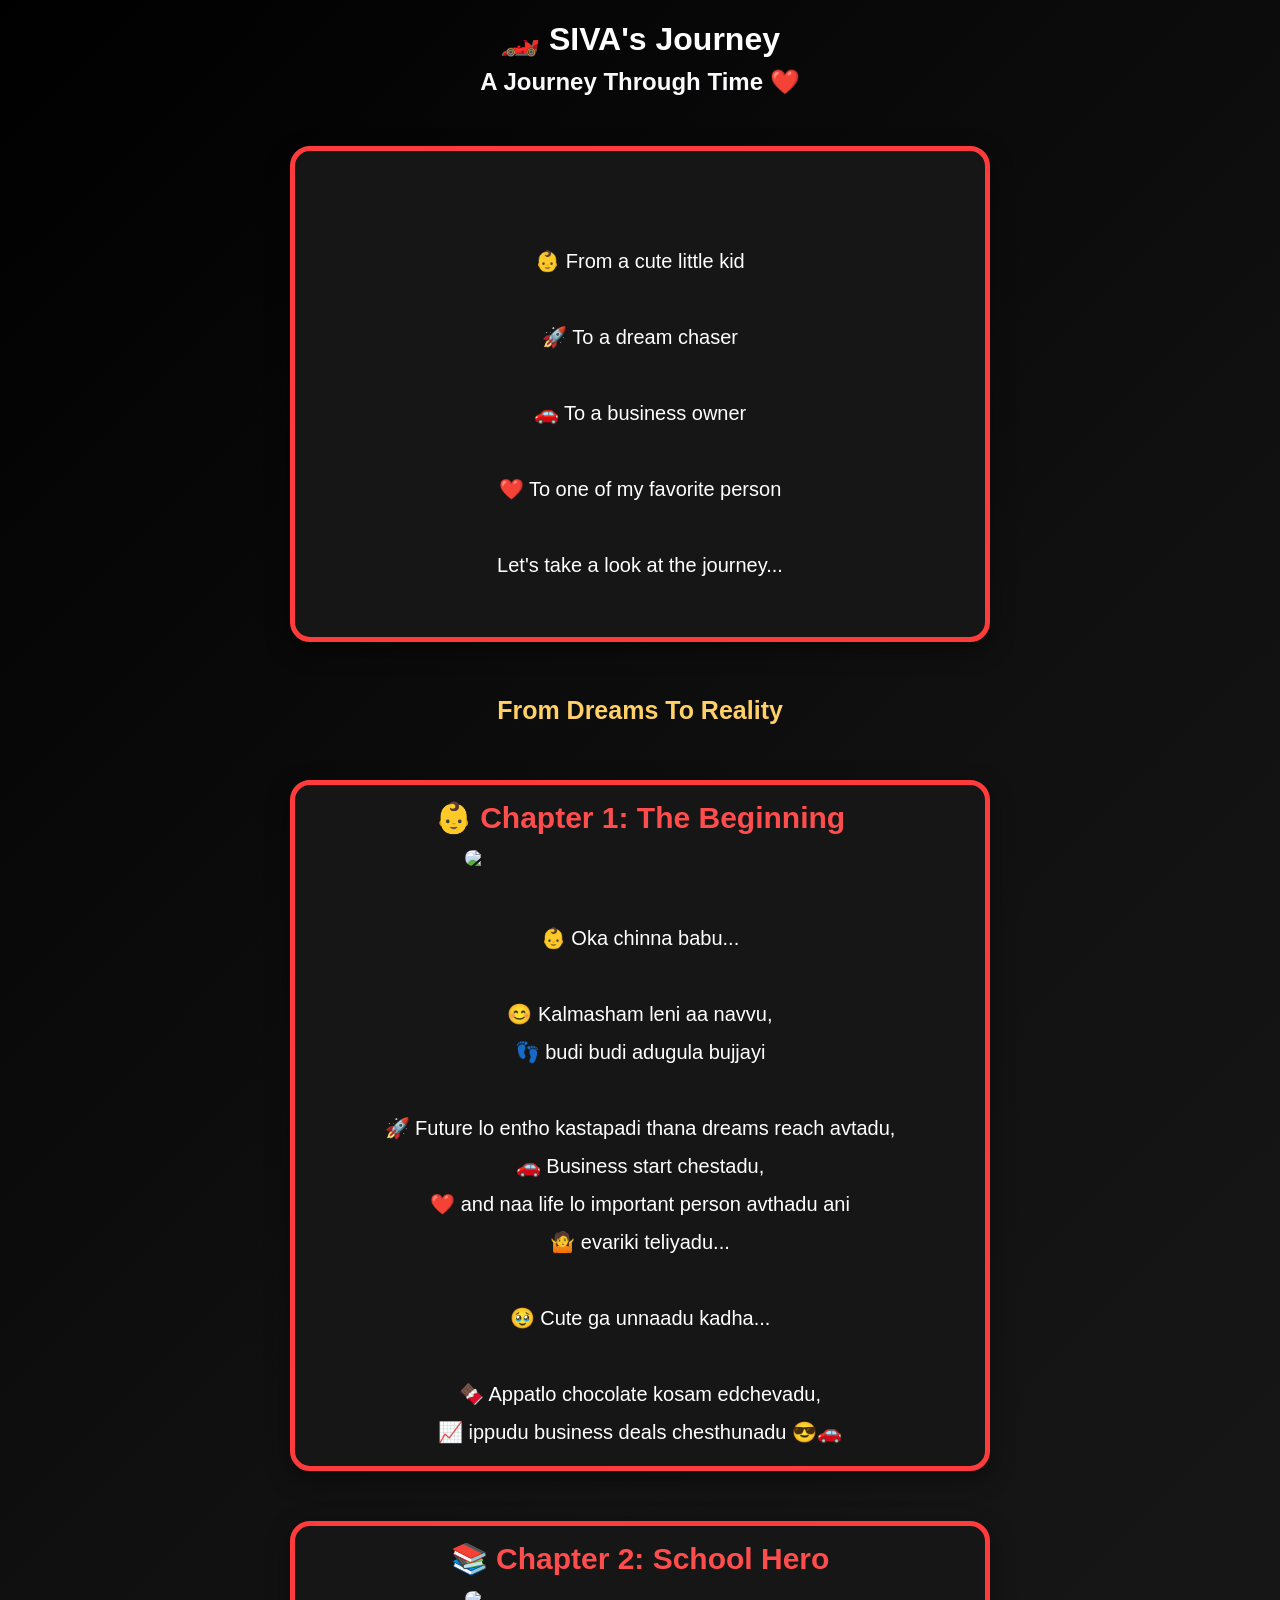
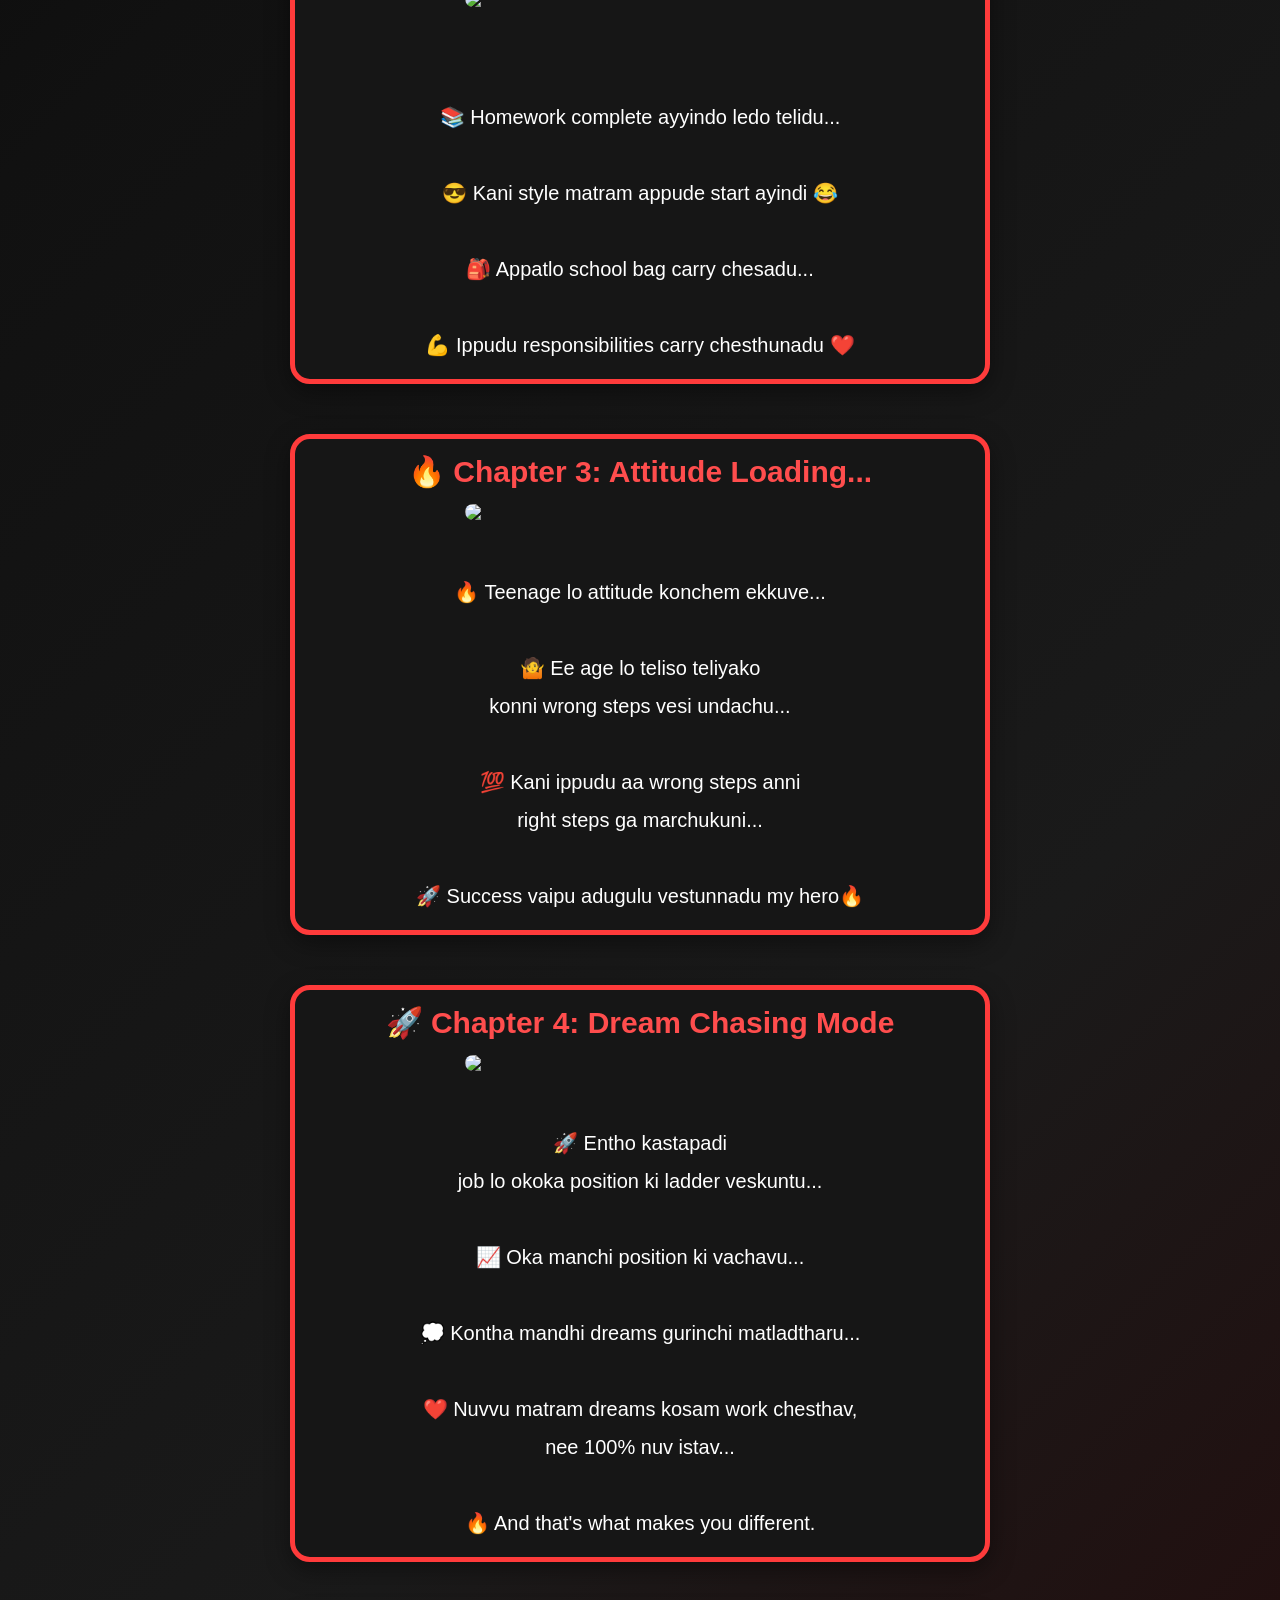
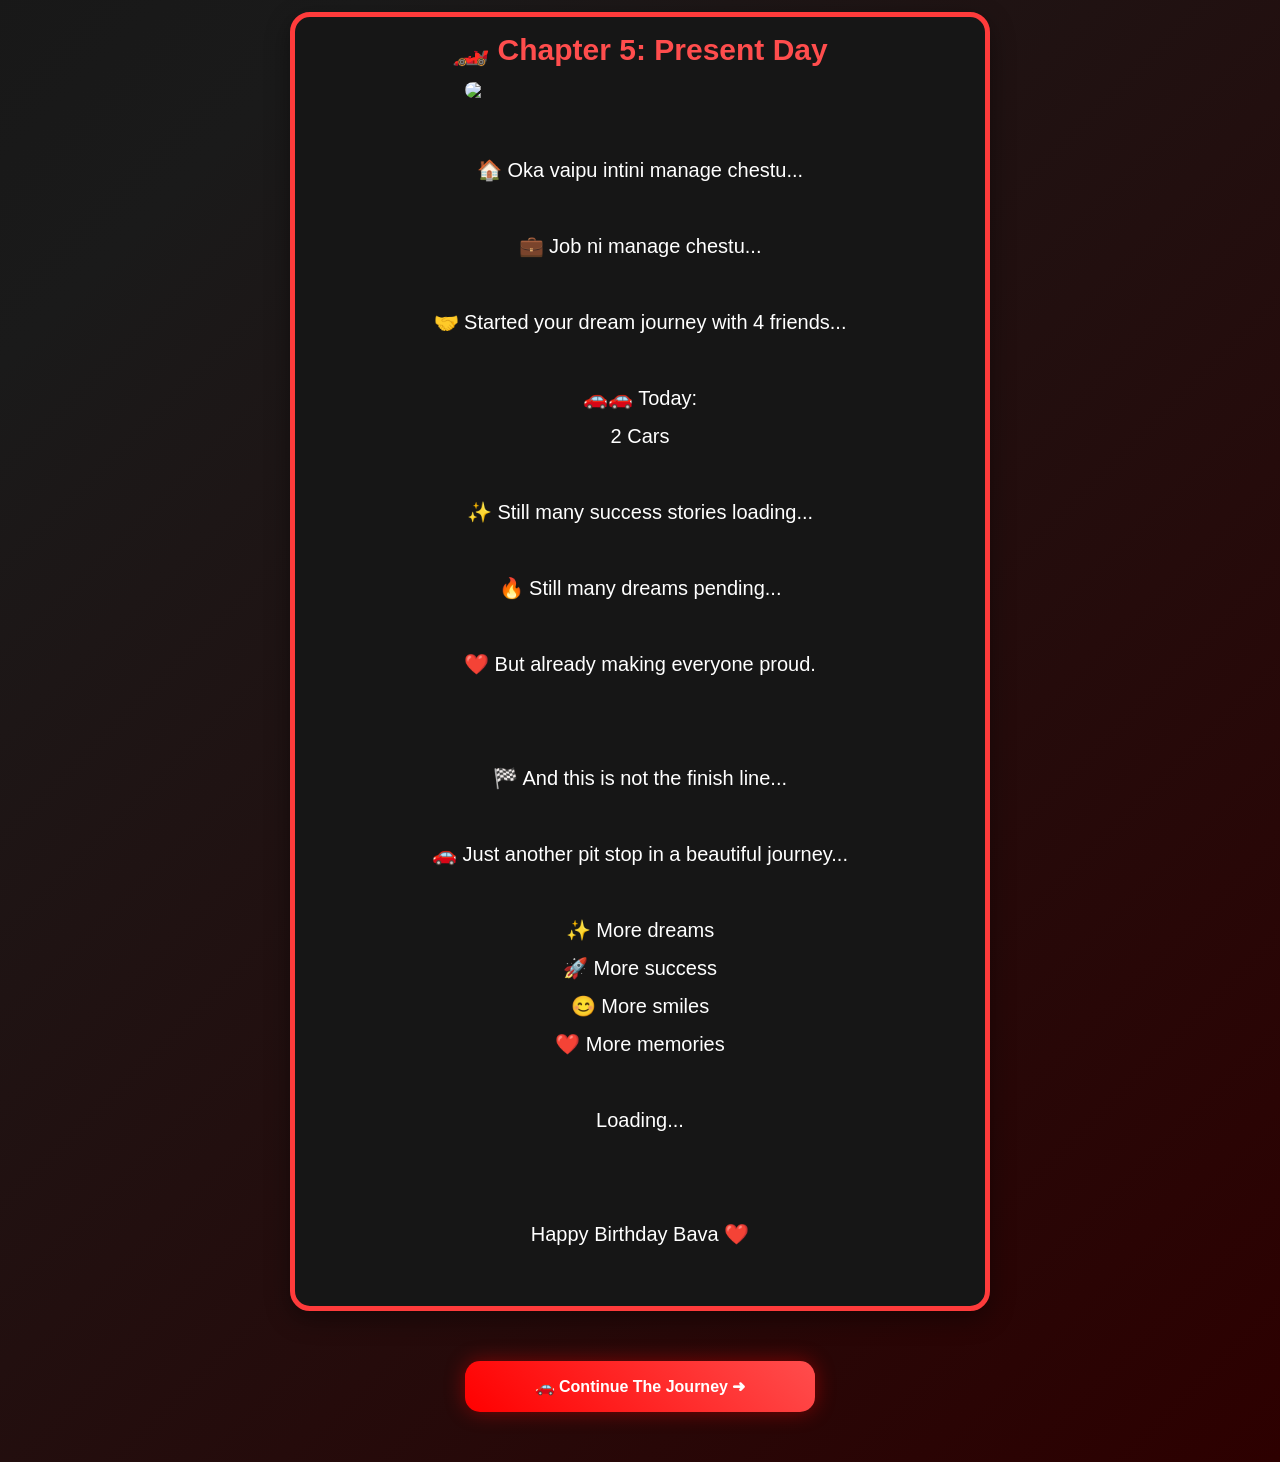
==== timeline.html @ 8ccd6af6 "Add files via upload" ====
<!DOCTYPE html>
<html lang="en">

<head>

<meta charset="UTF-8">

<meta name="viewport"
content="width=device-width, initial-scale=1.0">

<title>Your Success Journey❤️</title>

<link rel="stylesheet" href="style.css">

<style>

    /* TIMELINE PAGE OVERRIDE */

body{

display:block !important;

overflow-y:auto !important;

min-height:100vh;

padding:20px;

}

.memory{

width:95%;

max-width:700px;

background:#161616;

border:5px solid #ff3b3b;

border-radius:20px;

padding:15px;

margin:50px auto;

box-shadow:
0 8px 25px rgba(0,0,0,.4);

}

.year{

font-size:30px;

font-weight:bold;

color:#ff4d4d;

margin-bottom:15px;

text-align:center;

}

.memory img{

width:80%;

max-width:350px;

height:auto;

display:block;

margin:0 auto 15px auto;

border-radius:15px;

}
.caption{

font-size:20px;

line-height:1.9;

white-space:pre-line;

text-align:center;

}

.main-title{

text-align:center;

font-size:32px;

margin-bottom:10px;
}

.sub-title{

text-align:center;

color:#fbfafc;

margin-bottom:10px;
}

.journey-text{

text-align:center;

color:#ffd166;

margin-bottom:30px;

font-weight:bold;

font-size: 25px;
}

.back-btn{

display:block;

width:90%;

max-width:350px;

margin:30px auto;

padding:16px;

border:none;

border-radius:15px;

background:
linear-gradient(
45deg,
#ff0000,
#ff4d4d
);

color:white;

font-size:16px;

font-weight:bold;

cursor:pointer;

box-shadow:
0 0 20px rgba(255,0,0,0.4);

transition:.3s;

text-align:center;
}

.back-btn:hover{

transform:translateY(-3px);

}



</style>

</head>

<body>
    <h1 class="main-title">

🏎️ SIVA's Journey

</h1>

<h2 class="sub-title">

A Journey Through Time ❤️

</h2>

<div class="memory">

<div class="caption">

👶 From a cute little kid

🚀 To a dream chaser

🚗 To a business owner

❤️ To one of my favorite person

Let's take a look at the journey...

</div>

</div>
<p class="journey-text">
From Dreams To Reality
</p>

<div class="memory">

<div class="year">
👶 Chapter 1: The Beginning</div>

<img src="Images\Childhood.png">

<div class="caption">
👶 Oka chinna babu...

😊 Kalmasham leni aa navvu,
👣 budi budi adugula bujjayi

🚀 Future lo entho kastapadi thana dreams reach avtadu,
🚗 Business start chestadu,
❤️ and naa life lo important person avthadu ani
🤷 evariki teliyadu...

🥹 Cute ga unnaadu kadha...

🍫 Appatlo chocolate kosam edchevadu,
📈 ippudu business deals chesthunadu 😎🚗</div>



</div>

<div class="memory">

<div class="year">
📚 Chapter 2: School Hero</div>

<img src="Images\School.png">

<div class="caption">

📚 Homework complete ayyindo ledo telidu...

😎 Kani style matram appude start ayindi 😂

🎒 Appatlo school bag carry chesadu...

💪 Ippudu responsibilities carry chesthunadu ❤️
</div>

</div>

<div class="memory">

<div class="year">
🔥 Chapter 3: Attitude Loading...</div>

<img src="Images\Teenage.jpg">

<div class="caption">
🔥 Teenage lo attitude konchem ekkuve...

🤷 Ee age lo teliso teliyako
konni wrong steps vesi undachu...

💯 Kani ippudu aa wrong steps anni
right steps ga marchukuni...

🚀 Success vaipu adugulu vestunnadu my hero🔥
</div>

</div>

<div class="memory">

<div class="year">
🚀 Chapter 4: Dream Chasing Mode</div>

<img src="Images\Job.jpg">

<div class="caption">
    🚀 Entho kastapadi
job lo okoka position ki ladder veskuntu...

📈 Oka manchi position ki vachavu...

💭 Kontha mandhi dreams gurinchi matladtharu...

❤️ Nuvvu matram dreams kosam work chesthav,
nee 100% nuv istav...

🔥 And that's what makes you different.
</div>

</div>

<div class="memory">

<div class="year">
🏎️ Chapter 5: Present Day</div>

<img src="Images\Dream Chaser.jpg">

<div class="caption">
    🏠 Oka vaipu intini manage chestu...

💼 Job ni manage chestu...

🤝 Started your dream journey with 4 friends...

🚗🚗 Today:
2 Cars

✨ Still many success stories loading...

🔥 Still many dreams pending...

❤️ But already making everyone proud.


🏁 And this is not the finish line...

🚗 Just another pit stop in a beautiful journey...

✨ More dreams
🚀 More success
😊 More smiles
❤️ More memories

Loading... <br>

Happy Birthday Bava ❤️

</div>

</div>

<button
class="back-btn"
onclick="location.href='vault.html'">

🚗 Continue The Journey ➜
</button>

</div>

</body>

</html>
---- style.css ----
*{
margin:0;
padding:0;
box-sizing:border-box;
font-family:Arial,sans-serif;
}

body{
background:
linear-gradient(
135deg,
#000000 0%,
#111111 30%,
#1a1a1a 60%,
#2d0000 100%
);

min-height:100vh;

display:flex;
justify-content:center;
align-items:center;

overflow:hidden;
color:white;
position:relative;
}

.bg-car{

position:fixed;

top:0;
left:0;

width:100%;
height:100%;

background-image:
url('images/car-bg.png');

background-repeat:no-repeat;

background-position:center;

background-size:contain;

opacity:0.08;

z-index:-1;

}

.screen{
display:none;
width:100%;
justify-content:center;
align-items:center;
padding:20px;
}

.active{
display:flex;
}


.card{

width:390px;
max-width:95%;

background:
rgba(255,255,255,0.08);

backdrop-filter:blur(18px);

padding:35px;

border-radius:30px;

border:
1px solid rgba(255,255,255,0.15);

box-shadow:
0 20px 60px rgba(0,0,0,0.6);

text-align:center;

}
h1{
font-size:2rem;
margin-bottom:15px;
}

h2{
margin-bottom:15px;
}

h3{
margin-bottom:10px;
}

p{
margin:12px 0;
line-height:1.5;
}

input{

width:100%;
padding:14px;

border:none;

border-radius:10px;

margin-top:15px;

font-size:16px;
}

button{

width:100%;

padding:16px;

margin-top:15px;

border:none;

border-radius:15px;

background:
linear-gradient(
45deg,
#ff0000,
#ff4d4d
);

color:white;

font-size:16px;

font-weight:bold;

cursor:pointer;

transition:.3s;

box-shadow:
0 0 20px rgba(255,0,0,0.4);

}
.tagline{

margin-top:15px;

font-size:15px;

color:#ddd;

line-height:1.8;

}

button:hover{
transform:scale(1.05);
}

@media(max-width:480px){

.card{

width:95%;

padding:25px;

}

h1{

font-size:1.8rem;

}

button{

font-size:15px;

}

}

.menu{
display:flex;
flex-direction:column;
gap:10px;
}

#error{
margin-top:10px;
color:#ffd166;
font-weight:bold;
}

/* Floating Hearts */

.heart{

position:absolute;

font-size:25px;

animation:
floatHeart 8s linear infinite;
}

@keyframes floatHeart{

0%{
transform:
translateY(100vh);
opacity:0;
}

20%{
opacity:1;
}

100%{
transform:
translateY(-120vh);
opacity:0;
}
}
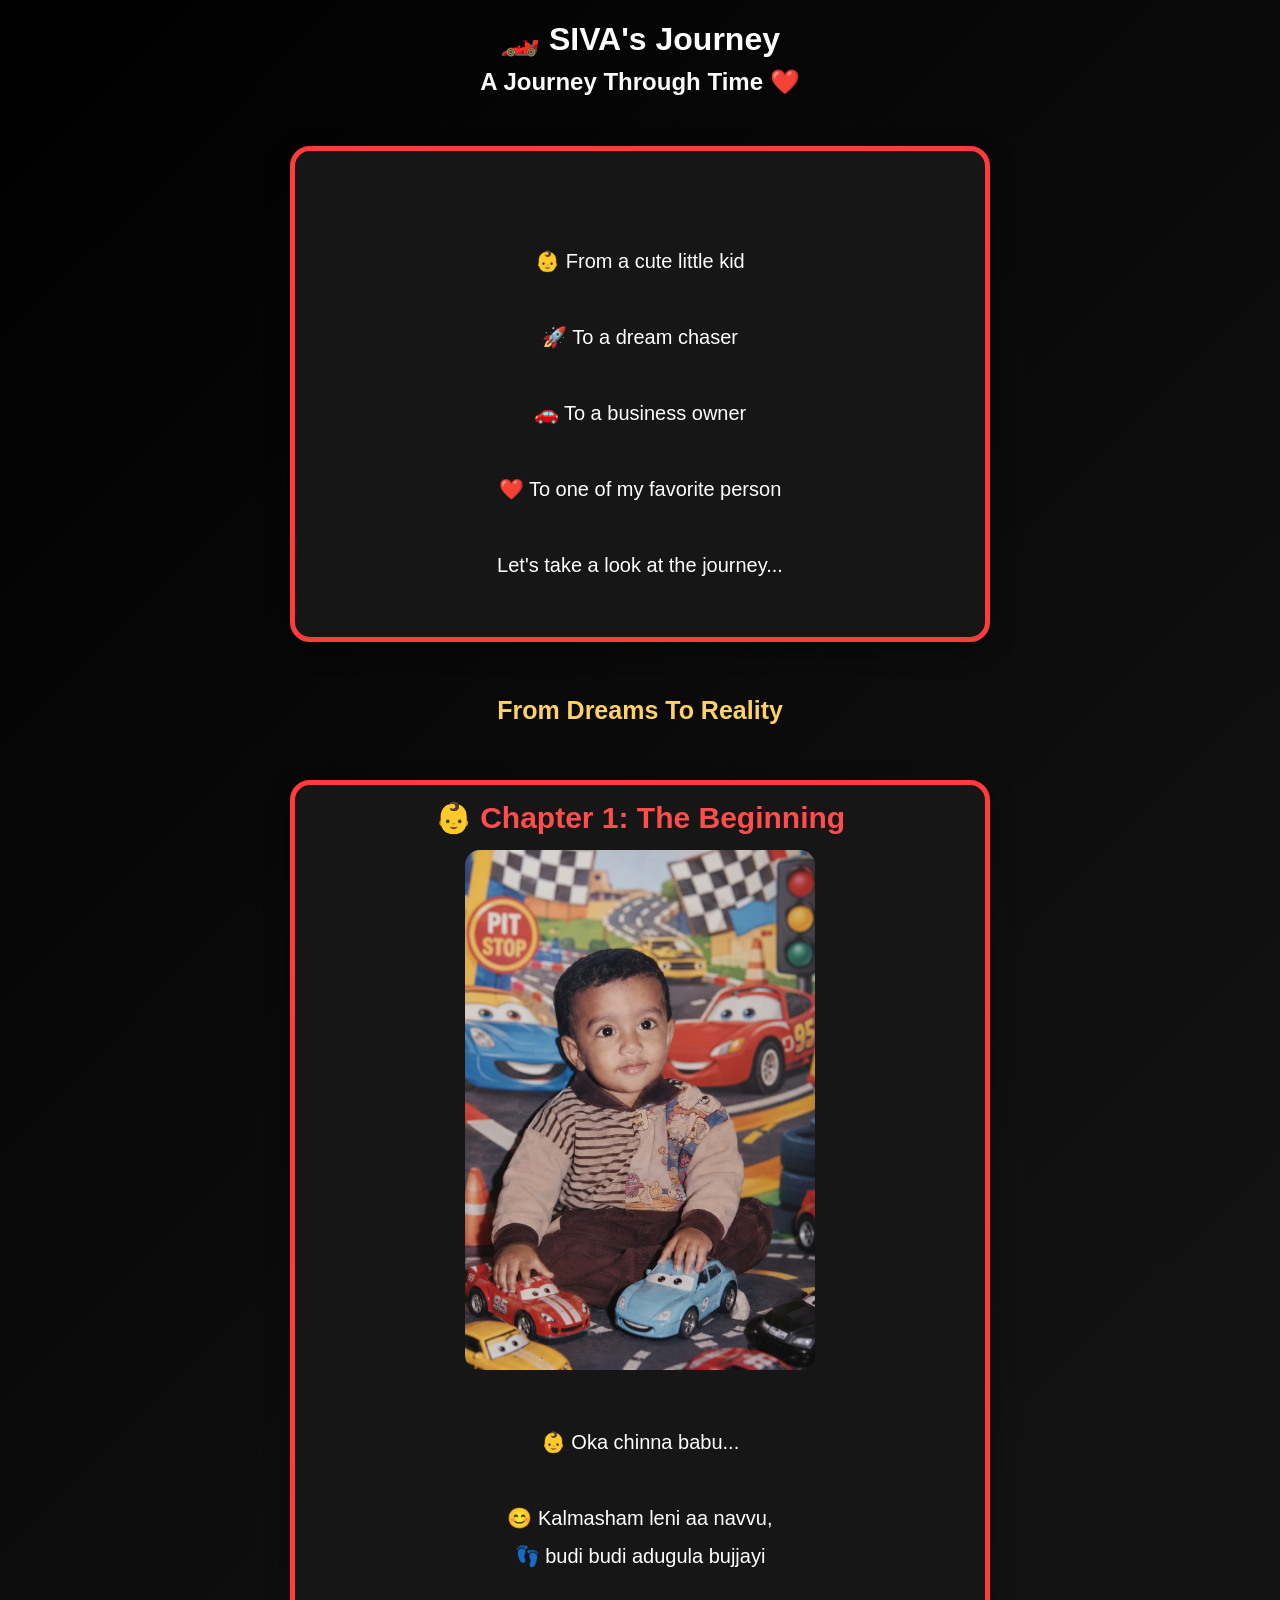
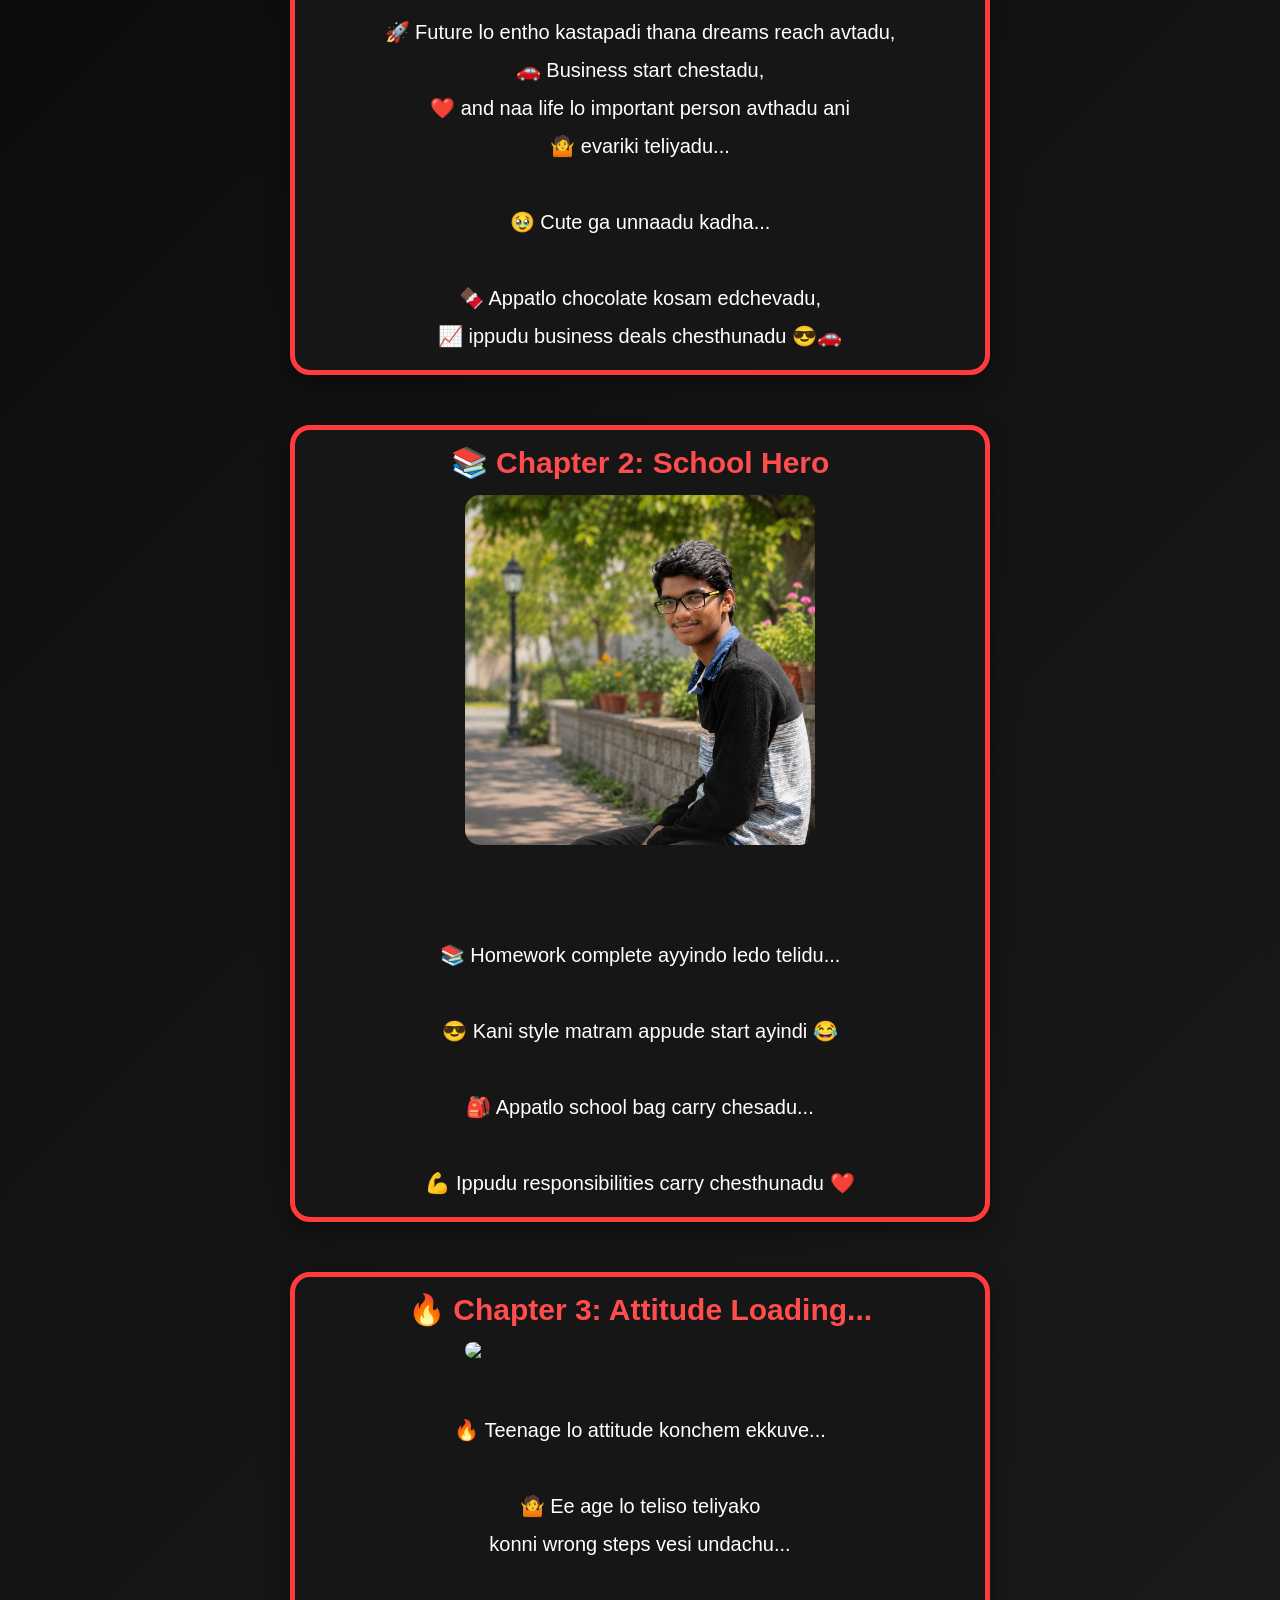
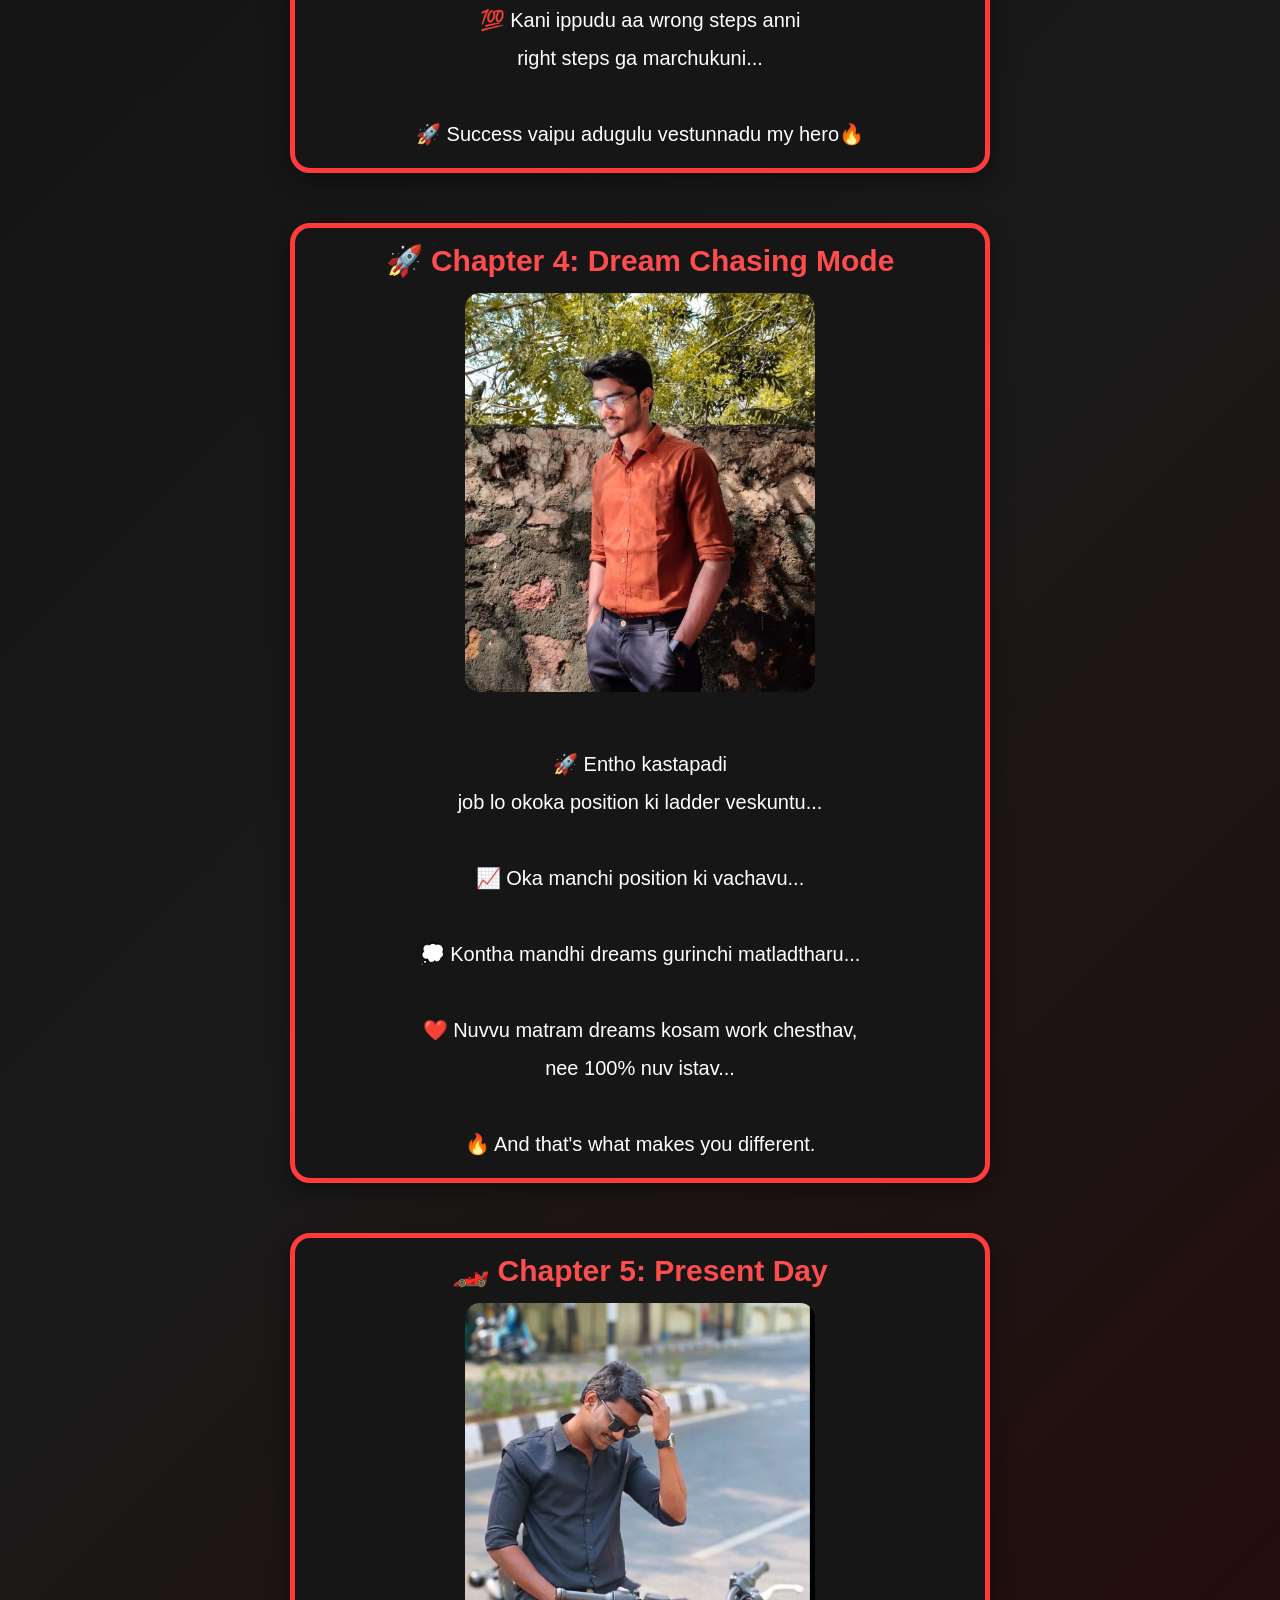
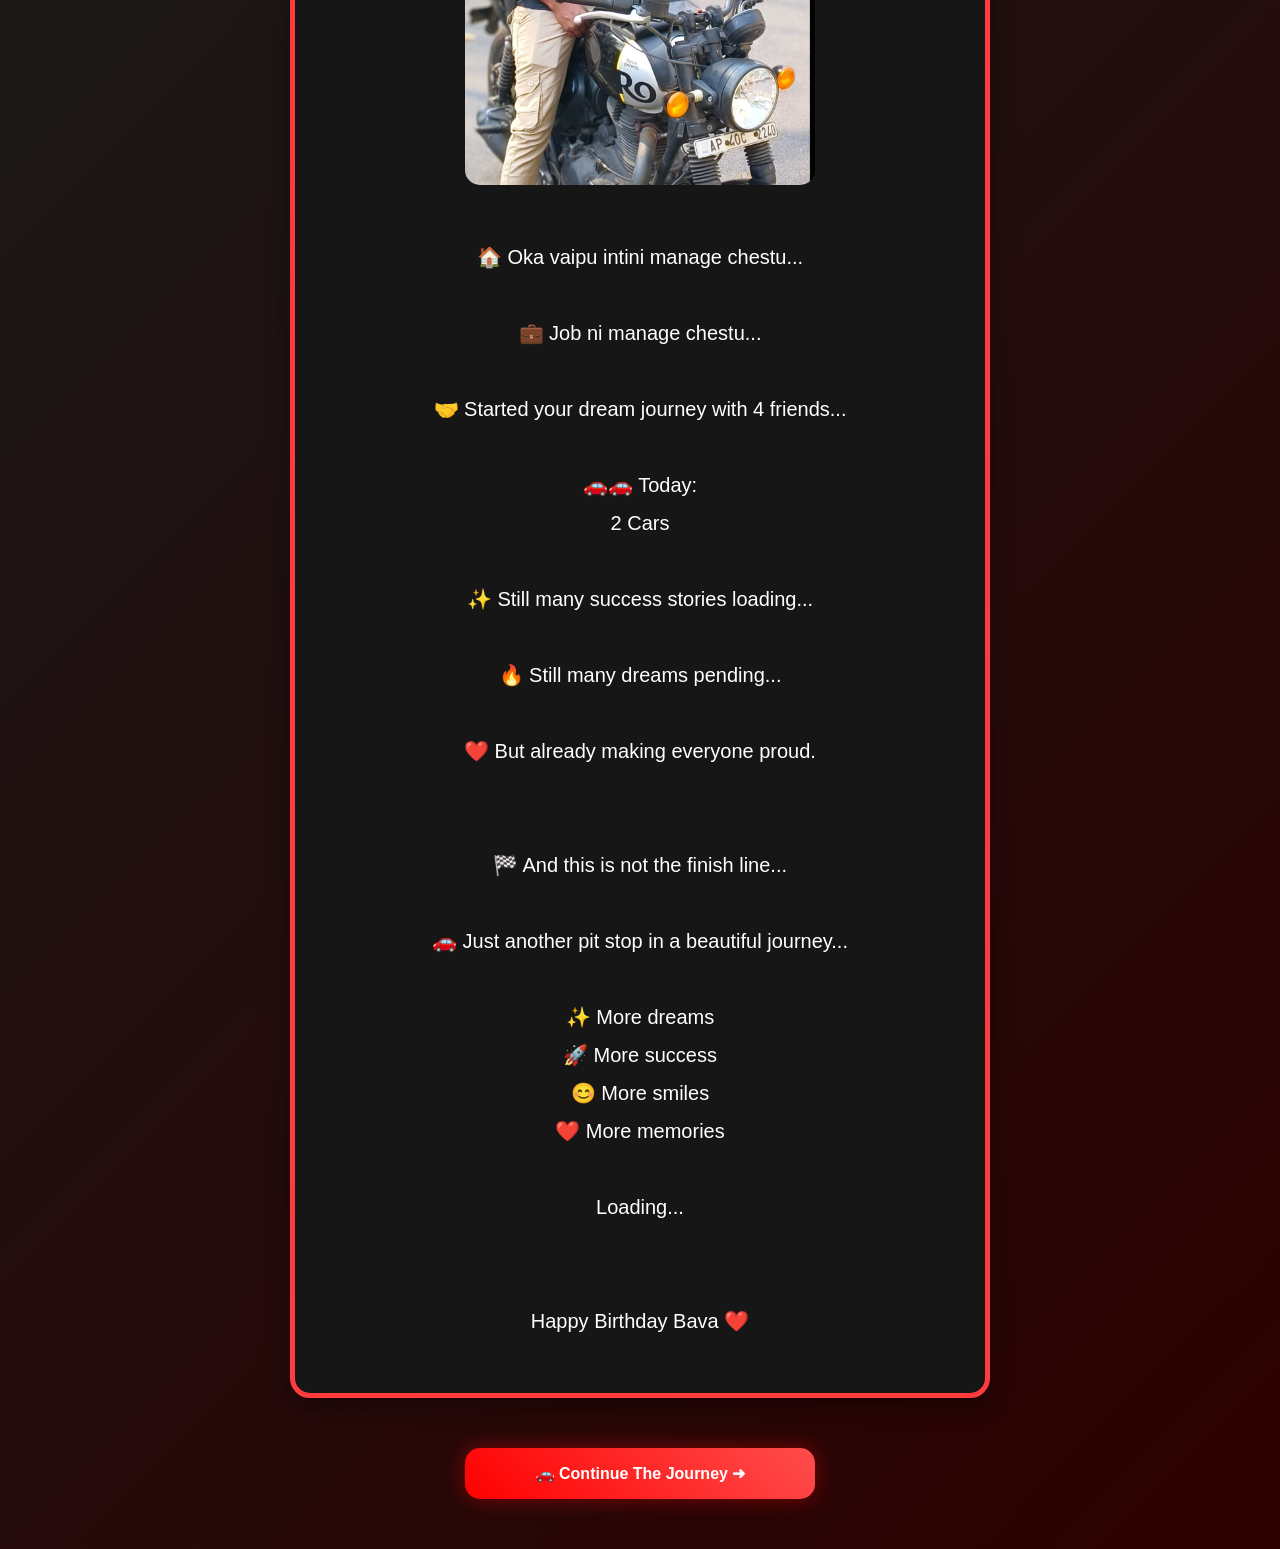
==== commit 2ba772e7: "Update timeline.html" ====
--- a/timeline.html
+++ b/timeline.html
@@ -211,7 +211,7 @@
 <div class="year">
 👶 Chapter 1: The Beginning</div>
 
-<img src="Images\Childhood.png">
+<img src="Childhood.png">
 
 <div class="caption">
 👶 Oka chinna babu...
@@ -238,7 +238,7 @@
 <div class="year">
 📚 Chapter 2: School Hero</div>
 
-<img src="Images\School.png">
+<img src="School.png">
 
 <div class="caption">
 
@@ -279,7 +279,7 @@
 <div class="year">
 🚀 Chapter 4: Dream Chasing Mode</div>
 
-<img src="Images\Job.jpg">
+<img src="Job.jpg">
 
 <div class="caption">
     🚀 Entho kastapadi
@@ -302,7 +302,7 @@
 <div class="year">
 🏎️ Chapter 5: Present Day</div>
 
-<img src="Images\Dream Chaser.jpg">
+<img src="Dream Chaser.jpg">
 
 <div class="caption">
     🏠 Oka vaipu intini manage chestu...
@@ -349,4 +349,4 @@
 
 </body>
 
-</html>+</html>
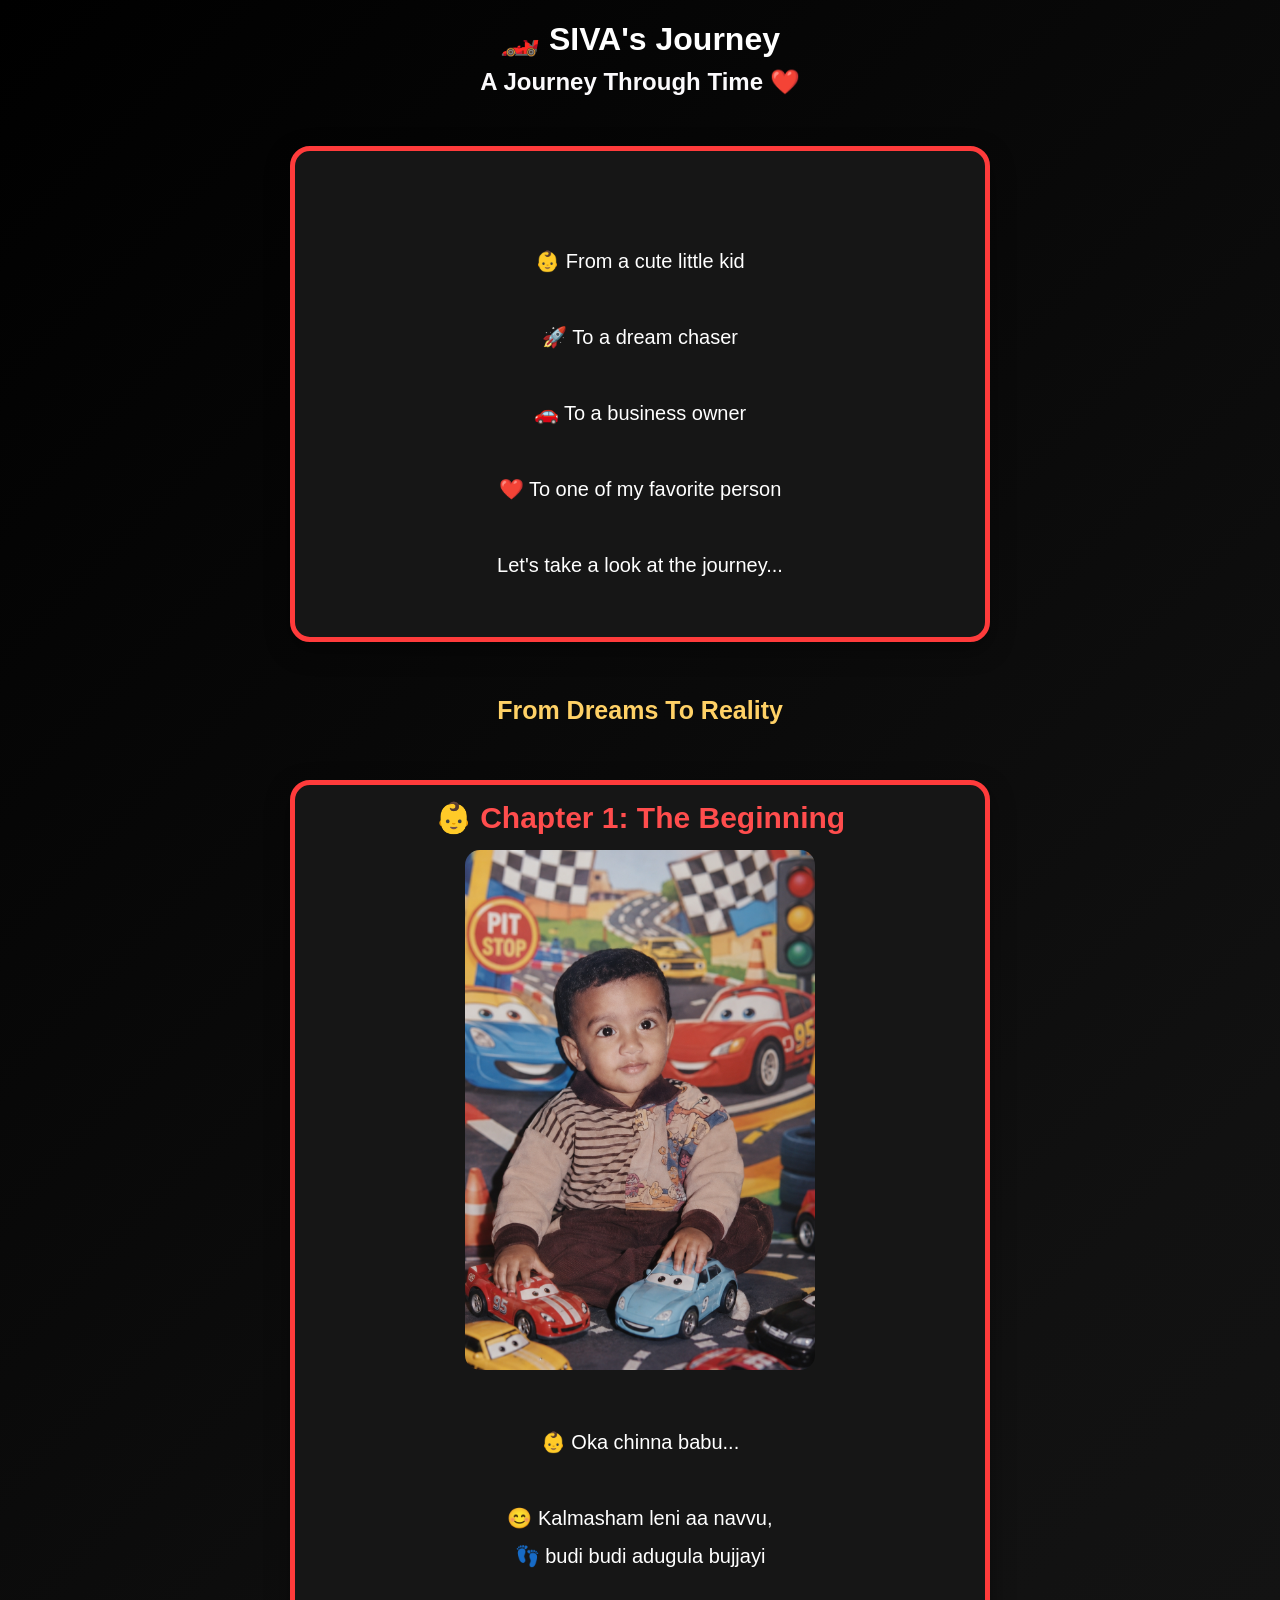
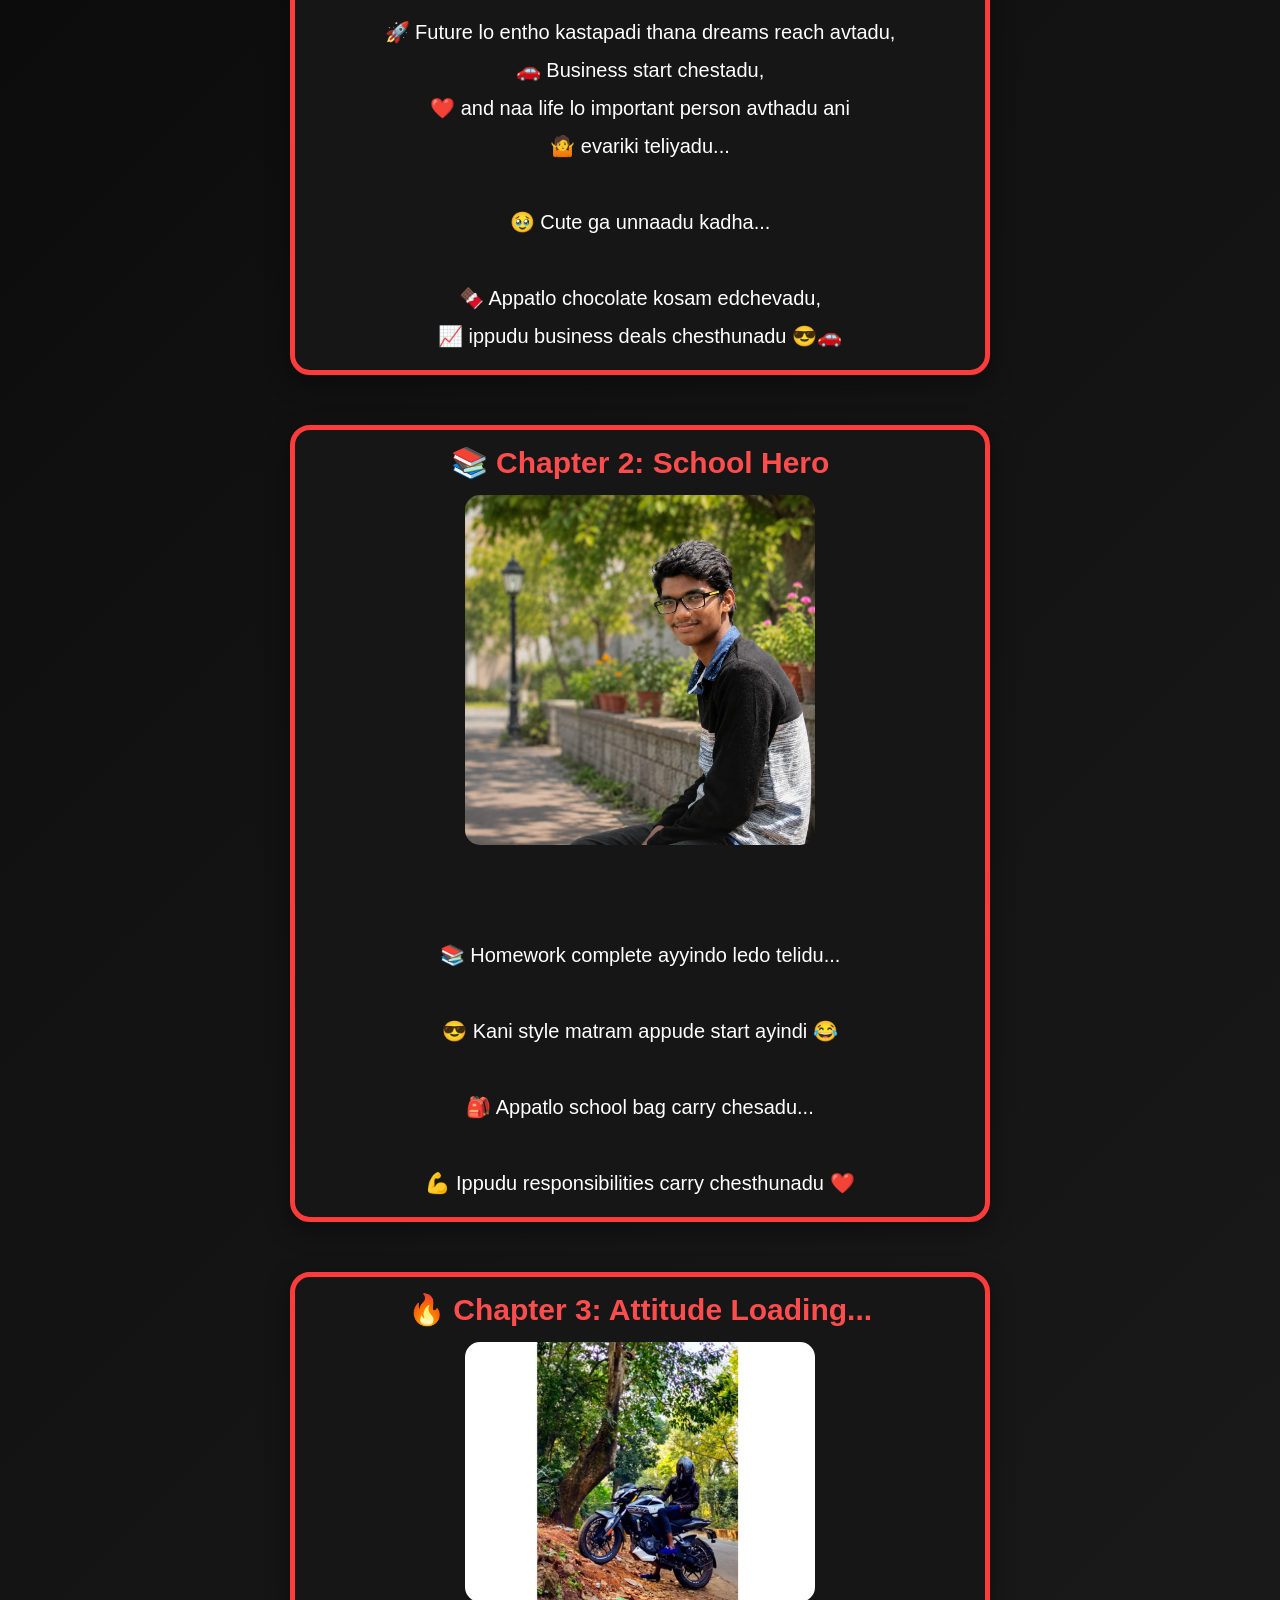
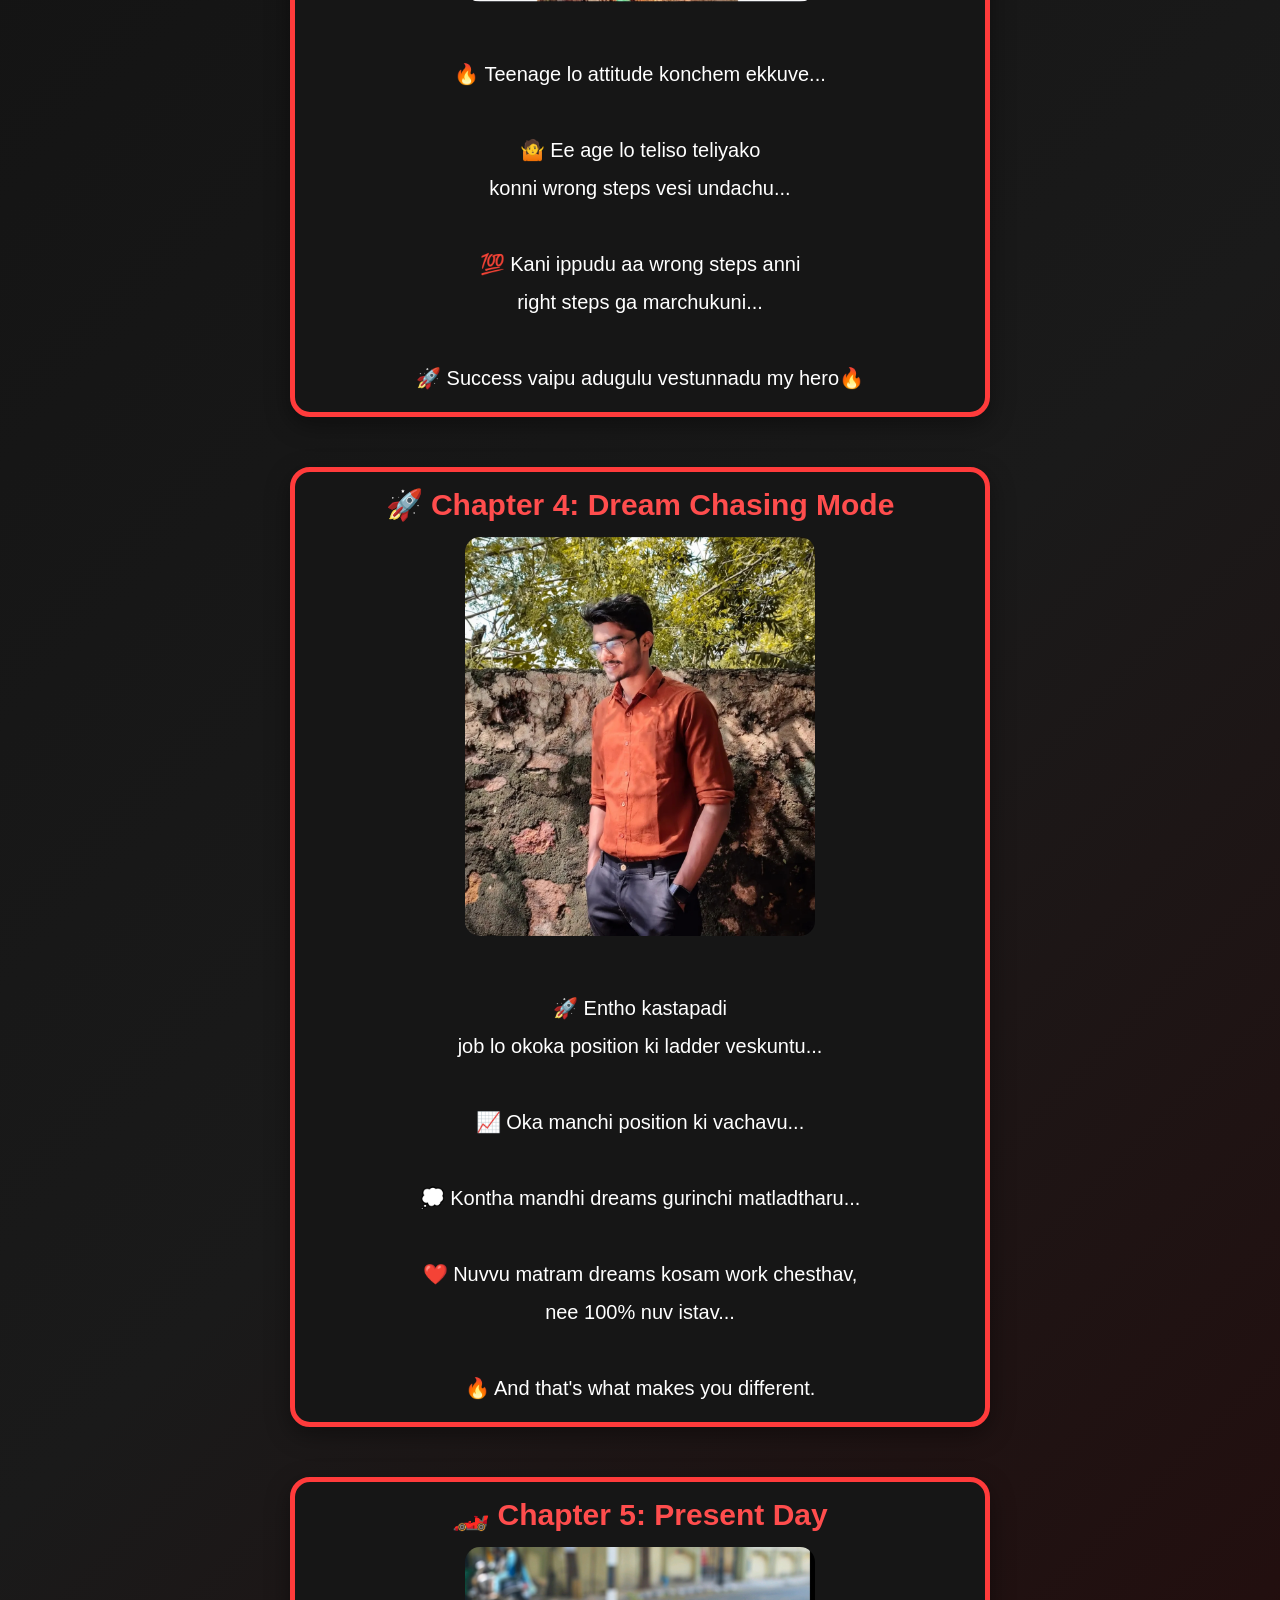
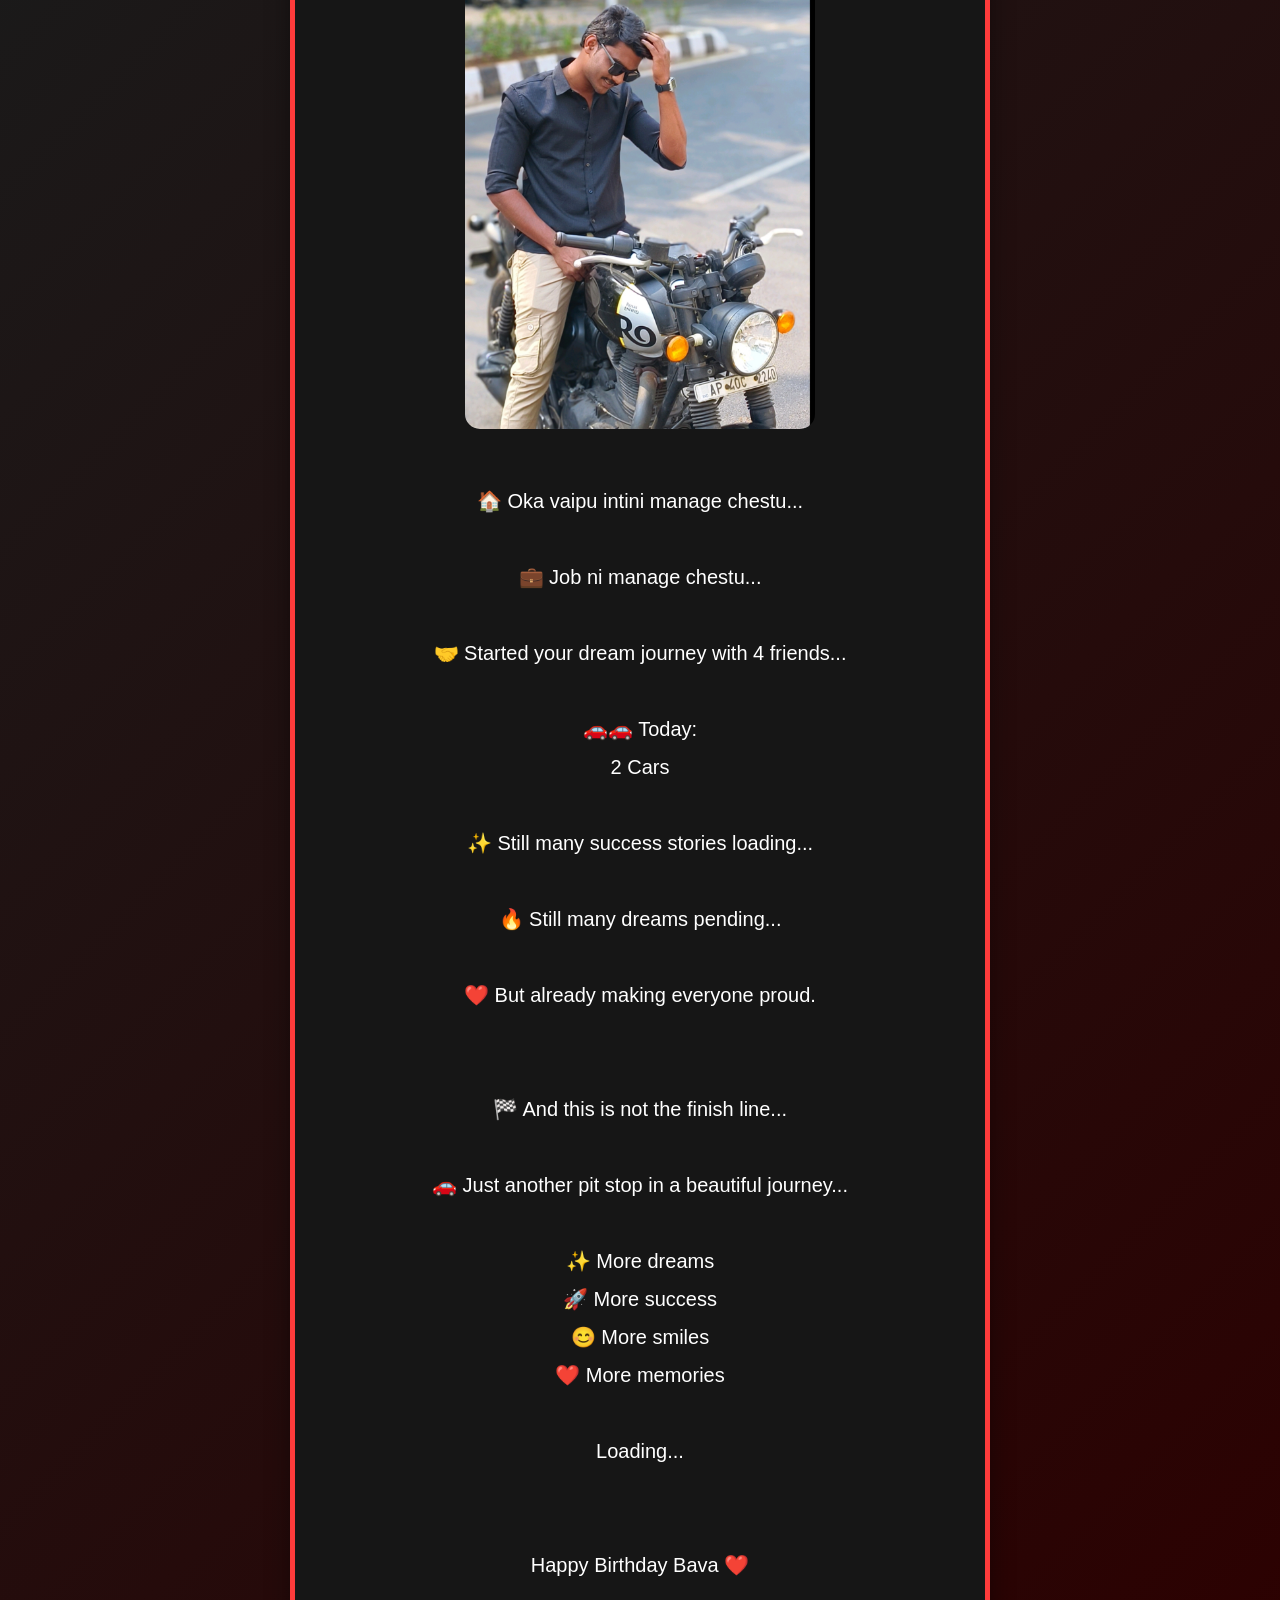
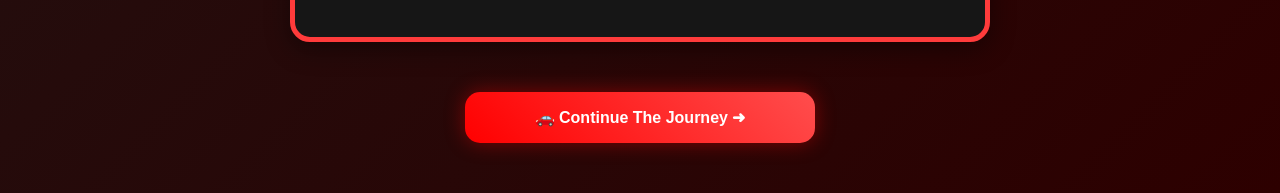
==== commit 85a1c9ac: "Update timeline.html" ====
--- a/timeline.html
+++ b/timeline.html
@@ -258,7 +258,7 @@
 <div class="year">
 🔥 Chapter 3: Attitude Loading...</div>
 
-<img src="Images\Teenage.jpg">
+<img src="Teenage.jpg">
 
 <div class="caption">
 🔥 Teenage lo attitude konchem ekkuve...
